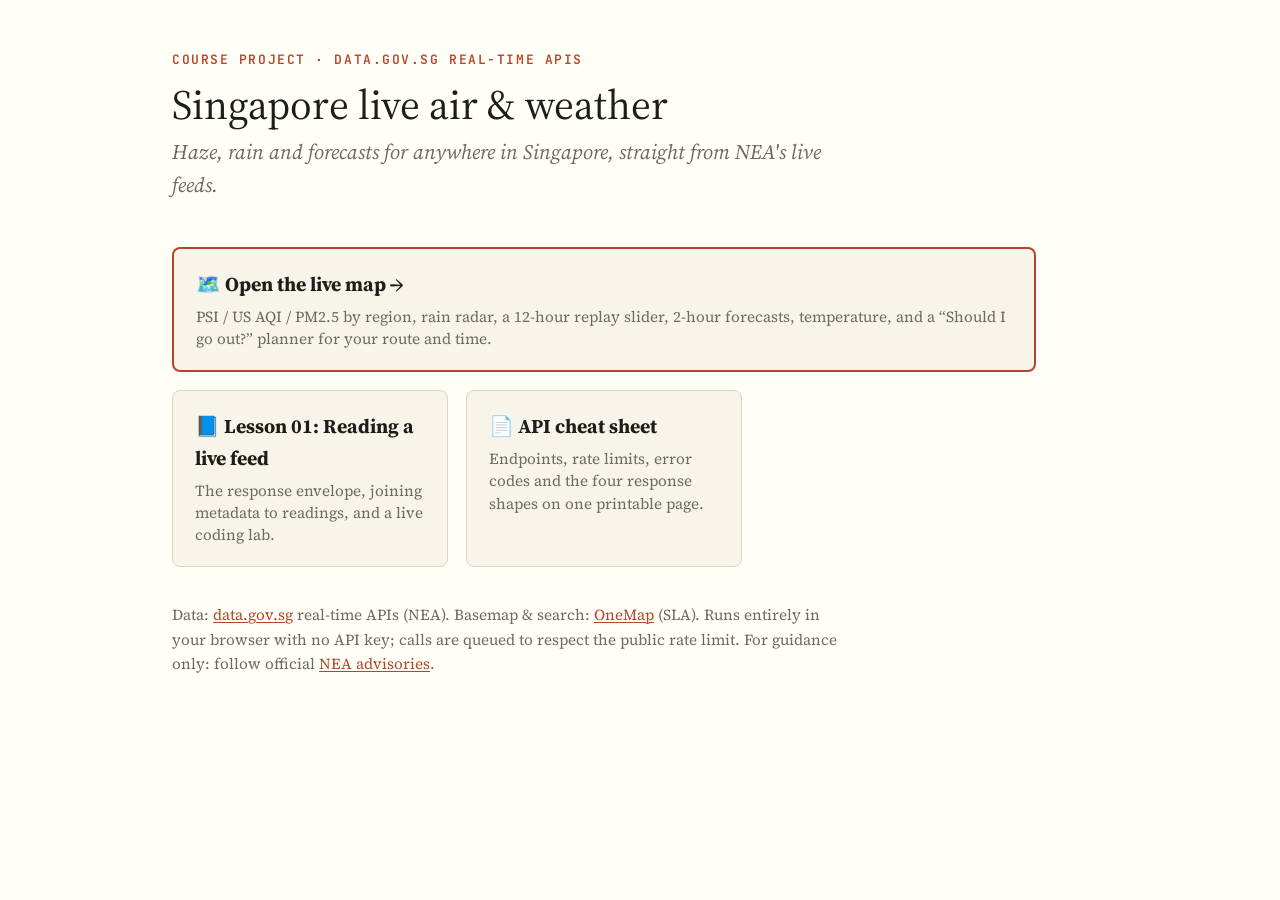
==== index.html @ 1c64f481 "Add Singapore live air & weather map and course material Live Leaflet map on data.gov.sg real-time A" ====
<!doctype html>
<html lang="en">
<head>
<meta charset="utf-8">
<meta name="viewport" content="width=device-width, initial-scale=1">
<title>SG Live Air &amp; Weather</title>
<meta name="description" content="A live map of Singapore's haze, rain and weather built on data.gov.sg real-time APIs, plus the lessons behind it.">
<link rel="stylesheet" href="assets/course.css">
<style>
  .tiles { display: grid; grid-template-columns: repeat(auto-fit, minmax(15rem, 1fr)); gap: 1rem; margin: 2rem 0; max-width: calc(var(--measure) + 10rem); }
  .tile { display: block; border: 1px solid var(--rule); border-radius: 8px; padding: 1.1rem 1.2rem; text-decoration: none; color: var(--fg); background: var(--panel); }
  .tile:hover { border-color: var(--fg); }
  .tile b { display: block; font-size: 1.1rem; margin-bottom: .3rem; }
  .tile span { color: var(--muted); font-size: .85rem; line-height: 1.45; display: block; }
  .tile.hero { grid-column: 1 / -1; border-width: 2px; border-color: var(--accent); }
</style>
</head>
<body>
<main>
  <p class="kicker">Course project · data.gov.sg real-time APIs</p>
  <h1>Singapore live air &amp; weather</h1>
  <p class="subtitle">Haze, rain and forecasts for anywhere in Singapore, straight from NEA's live feeds.</p>

  <div class="tiles">
    <a class="tile hero" href="apps/live-map/">
      <b>🗺️ Open the live map →</b>
      <span>PSI / US AQI / PM2.5 by region, rain radar, a 12-hour replay slider, 2-hour forecasts, temperature, and a “Should I go out?” planner for your route and time.</span>
    </a>
    <a class="tile" href="lessons/0001-reading-a-live-feed.html">
      <b>📘 Lesson 01: Reading a live feed</b>
      <span>The response envelope, joining metadata to readings, and a live coding lab.</span>
    </a>
    <a class="tile" href="reference/realtime-api-cheatsheet.html">
      <b>📄 API cheat sheet</b>
      <span>Endpoints, rate limits, error codes and the four response shapes on one printable page.</span>
    </a>
  </div>

  <p class="muted" style="font-size:.85rem">Data: <a href="https://data.gov.sg/datasets?formats=API">data.gov.sg</a> real-time APIs (NEA). Basemap &amp; search: <a href="https://www.onemap.gov.sg/">OneMap</a> (SLA). Runs entirely in your browser with no API key; calls are queued to respect the public rate limit. For guidance only: follow official <a href="https://www.haze.gov.sg/">NEA advisories</a>.</p>
</main>
</body>
</html>
---- assets/course.css ----
/* Shared course stylesheet: data.gov.sg Real-Time APIs.
   Tufte-inspired: narrow text column, generous margins, sidenotes, prints cleanly. */

@import url("https://fonts.googleapis.com/css2?family=Source+Serif+4:ital,opsz,wght@0,8..60,400;0,8..60,600;1,8..60,400&family=JetBrains+Mono:wght@400;600&display=swap");

:root {
  --bg: #fffff8;
  --fg: #1d1d1b;
  --muted: #6b6a63;
  --rule: #d9d6c8;
  --accent: #b5452b;        /* used sparingly: links, key marks */
  --code-bg: #f3f1e6;
  --ok: #2f7a3f;
  --bad: #b3261e;
  --panel: #f7f5ea;
  --measure: 38rem;
  --serif: "Source Serif 4", "Iowan Old Style", Georgia, serif;
  --mono: "JetBrains Mono", ui-monospace, Consolas, monospace;
}
@media (prefers-color-scheme: dark) {
  :root:not([data-theme="light"]) {
    --bg: #1a1a18; --fg: #e9e6da; --muted: #9c998c; --rule: #3a3933;
    --accent: #e98a6f; --code-bg: #26251f; --panel: #22211c; --ok: #7fc48d; --bad: #f2867d;
  }
}
:root[data-theme="dark"] {
  --bg: #1a1a18; --fg: #e9e6da; --muted: #9c998c; --rule: #3a3933;
  --accent: #e98a6f; --code-bg: #26251f; --panel: #22211c; --ok: #7fc48d; --bad: #f2867d;
}

* { box-sizing: border-box; }
html { font-size: 18px; }
body {
  margin: 0; background: var(--bg); color: var(--fg);
  font-family: var(--serif); line-height: 1.6;
  -webkit-font-smoothing: antialiased;
}
main { max-width: calc(var(--measure) + 16rem); margin: 0 auto; padding: 3rem 1rem 5rem; }
main > * { max-width: var(--measure); }
main > .wide, main > table, main > .lab, main > .quiz { max-width: calc(var(--measure) + 10rem); }

/* Header */
.kicker { font: 600 0.72rem/1 var(--mono); letter-spacing: .12em; text-transform: uppercase; color: var(--accent); margin: 0 0 .8rem; }
h1 { font-weight: 400; font-size: 2.3rem; line-height: 1.15; margin: 0 0 .4rem; }
.subtitle { font-style: italic; color: var(--muted); font-size: 1.15rem; margin: 0 0 2.5rem; }
h2 { font-weight: 400; font-style: italic; font-size: 1.5rem; margin: 3rem 0 .6rem; }
h3 { font-weight: 600; font-size: 1rem; margin: 1.8rem 0 .4rem; }
p, li { hyphens: auto; }
a { color: var(--accent); text-decoration-thickness: 1px; text-underline-offset: 2px; }
hr { border: 0; border-top: 1px solid var(--rule); margin: 3rem 0; }
.muted { color: var(--muted); }

/* Sidenotes (margin notes on wide screens, inline on narrow) */
.sidenote { display: block; float: right; clear: right; width: 14rem; margin: .2rem -16rem 1rem 0;
  font-size: .78rem; line-height: 1.45; color: var(--muted); }
@media (max-width: 62rem) {
  .sidenote { float: none; width: auto; margin: .6rem 0 1rem; padding-left: .8rem; border-left: 2px solid var(--rule); }
}

/* Code */
code, pre, kbd { font-family: var(--mono); font-size: .8em; }
:not(pre) > code { background: var(--code-bg); padding: .08em .3em; border-radius: 3px; }
pre { background: var(--code-bg); padding: .9rem 1rem; border-radius: 4px; overflow-x: auto; line-height: 1.5; }
pre .c { color: var(--muted); }
pre mark, pre .hl { background: none; color: var(--accent); font-weight: 600; }

/* Tables */
table { border-collapse: collapse; width: 100%; font-size: .85rem; margin: 1rem 0 1.5rem; }
th, td { text-align: left; padding: .4rem .6rem .4rem 0; border-bottom: 1px solid var(--rule); vertical-align: top; }
th { font-weight: 600; border-bottom: 1.5px solid var(--fg); }
td code { white-space: nowrap; }
@media (max-width: 40rem) {
  table { display: block; overflow-x: auto; }
  td code { white-space: normal; overflow-wrap: anywhere; }
}

/* Callouts */
.callout { border-left: 3px solid var(--accent); padding: .3rem 0 .3rem 1rem; margin: 1.5rem 0; }
.callout p { margin: .3rem 0; }
.win { background: var(--panel); border: 1px solid var(--rule); padding: 1rem 1.2rem; border-radius: 4px; margin: 1.5rem 0; }
.win strong:first-child { font: 600 .7rem/1 var(--mono); letter-spacing: .1em; text-transform: uppercase; color: var(--accent); display: block; margin-bottom: .5rem; }

/* Course nav */
.coursenav { display: flex; justify-content: space-between; gap: 1rem; flex-wrap: wrap; font-size: .85rem;
  border-top: 1px solid var(--rule); padding-top: 1rem; margin-top: 3rem; }

/* Lab (live code) */
.lab { border: 1px solid var(--rule); border-radius: 6px; margin: 1.5rem 0; overflow: hidden; background: var(--panel); }
.lab-head { display: flex; justify-content: space-between; align-items: center; padding: .5rem .9rem;
  border-bottom: 1px solid var(--rule); font: 600 .72rem/1 var(--mono); letter-spacing: .08em; text-transform: uppercase; color: var(--muted); }
.lab textarea { display: block; width: 100%; min-height: 18rem; border: 0; resize: vertical; padding: .9rem 1rem;
  font: .8rem/1.55 var(--mono); background: var(--code-bg); color: var(--fg); tab-size: 2;
  white-space: pre; overflow-x: auto; overflow-wrap: normal; }
.lab textarea:focus { outline: 2px solid var(--accent); outline-offset: -2px; }
.lab-bar { display: flex; gap: .6rem; align-items: center; flex-wrap: wrap; padding: .6rem .9rem; border-top: 1px solid var(--rule); }
.lab-out { margin: 0; padding: .6rem .9rem 1rem; font: .78rem/1.6 var(--mono); list-style: none; }
.lab-out li { padding: .1rem 0; }
.lab-out .pass { color: var(--ok); }
.lab-out .fail { color: var(--bad); }
.lab-out .info { color: var(--muted); }
button { font: 600 .78rem/1 var(--mono); padding: .55rem .9rem; border-radius: 4px; cursor: pointer;
  border: 1px solid var(--fg); background: var(--fg); color: var(--bg); }
button.ghost { background: transparent; color: var(--fg); border-color: var(--rule); }
button:disabled { opacity: .5; cursor: wait; }

/* Quiz */
.quiz { margin: 1.5rem 0; }
.quiz .q { margin: 0 0 1.8rem; }
.quiz .q p { margin: 0 0 .6rem; font-weight: 600; }
.quiz .opts { display: grid; gap: .4rem; }
.quiz .opt { text-align: left; font: 400 .9rem/1.3 var(--serif); padding: .6rem .8rem; background: transparent; color: var(--fg);
  border: 1px solid var(--rule); border-radius: 4px; }
.quiz .opt code { font-size: .85em; }
.quiz .opt:hover:not(:disabled) { border-color: var(--fg); }
.quiz .opt.right { border-color: var(--ok); color: var(--ok); }
.quiz .opt.wrong { border-color: var(--bad); color: var(--bad); text-decoration: line-through; }
.quiz .opt:disabled { cursor: default; opacity: 1; }
.quiz .why { font-size: .85rem; color: var(--muted); margin: .5rem 0 0; display: none; }
.quiz .q.done .why { display: block; }
.quiz .score { font: 600 .8rem/1 var(--mono); color: var(--muted); }

/* Reference-doc density */
body.ref main { max-width: 60rem; }
body.ref main > * { max-width: none; }
body.ref h2 { font-size: 1.2rem; margin-top: 2rem; border-bottom: 1px solid var(--rule); padding-bottom: .2rem; }
body.ref .cols { display: grid; grid-template-columns: repeat(auto-fit, minmax(17rem, 1fr)); gap: 0 2rem; }

@media print {
  :root { --bg: #fff; --fg: #000; --code-bg: #f4f4f4; --panel: #fff; }
  html { font-size: 11pt; }
  main { padding: 0; max-width: none; }
  .lab-bar, .coursenav, button { display: none !important; }
  .quiz .why { display: block; }
  a { color: inherit; }
  h2, h3 { break-after: avoid; }
  pre, table, .callout { break-inside: avoid; }
}
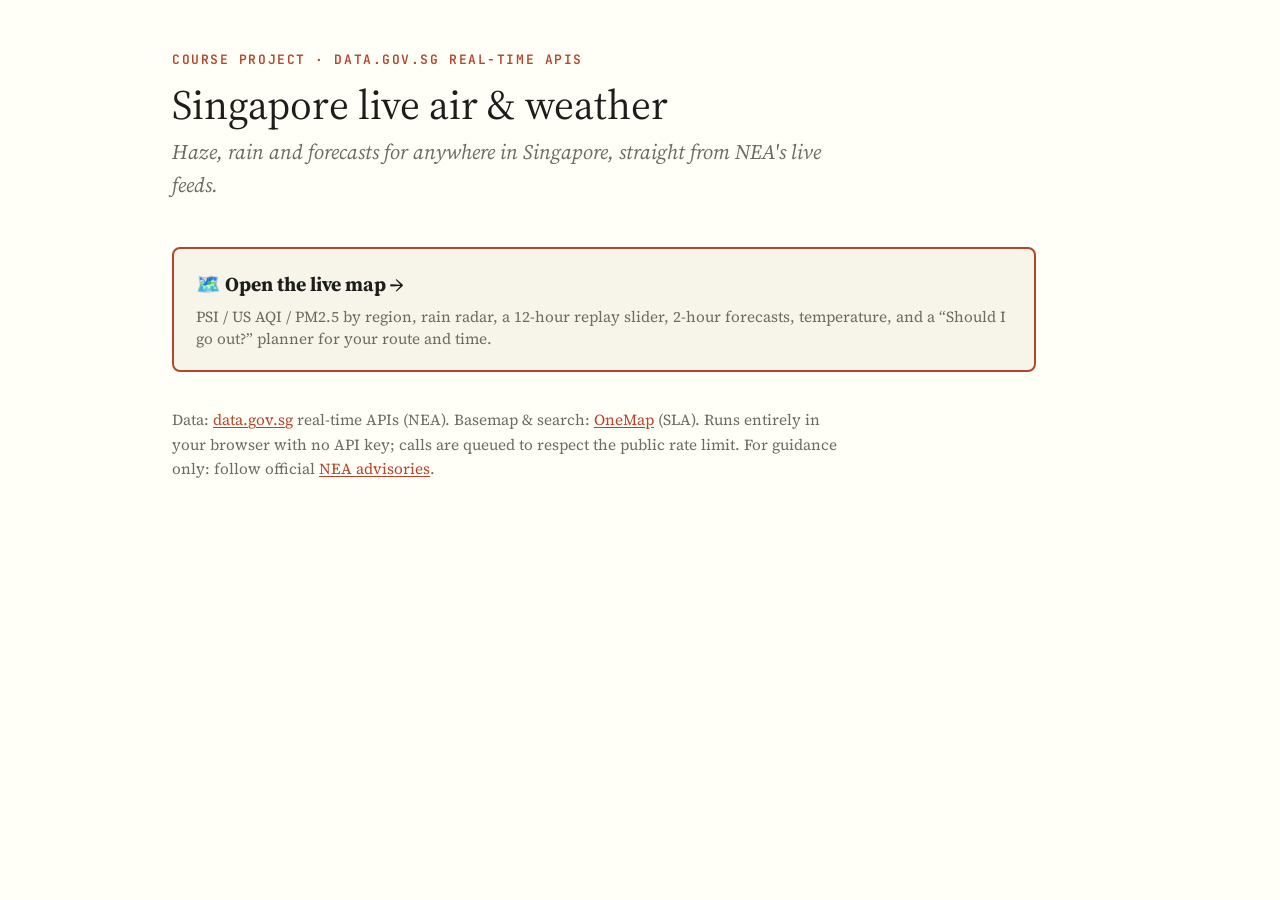
==== commit da8a70f1: "Remove Lesson 01 and API cheat sheet from the published site Untrack lessons/ and reference/ (kept l" ====
--- a/index.html
+++ b/index.html
@@ -4,7 +4,7 @@
 <meta charset="utf-8">
 <meta name="viewport" content="width=device-width, initial-scale=1">
 <title>SG Live Air &amp; Weather</title>
-<meta name="description" content="A live map of Singapore's haze, rain and weather built on data.gov.sg real-time APIs, plus the lessons behind it.">
+<meta name="description" content="A live map of Singapore's haze, rain and weather built on data.gov.sg real-time APIs.">
 <link rel="stylesheet" href="assets/course.css">
 <style>
   .tiles { display: grid; grid-template-columns: repeat(auto-fit, minmax(15rem, 1fr)); gap: 1rem; margin: 2rem 0; max-width: calc(var(--measure) + 10rem); }
@@ -26,14 +26,6 @@
       <b>🗺️ Open the live map →</b>
       <span>PSI / US AQI / PM2.5 by region, rain radar, a 12-hour replay slider, 2-hour forecasts, temperature, and a “Should I go out?” planner for your route and time.</span>
     </a>
-    <a class="tile" href="lessons/0001-reading-a-live-feed.html">
-      <b>📘 Lesson 01: Reading a live feed</b>
-      <span>The response envelope, joining metadata to readings, and a live coding lab.</span>
-    </a>
-    <a class="tile" href="reference/realtime-api-cheatsheet.html">
-      <b>📄 API cheat sheet</b>
-      <span>Endpoints, rate limits, error codes and the four response shapes on one printable page.</span>
-    </a>
   </div>
 
   <p class="muted" style="font-size:.85rem">Data: <a href="https://data.gov.sg/datasets?formats=API">data.gov.sg</a> real-time APIs (NEA). Basemap &amp; search: <a href="https://www.onemap.gov.sg/">OneMap</a> (SLA). Runs entirely in your browser with no API key; calls are queued to respect the public rate limit. For guidance only: follow official <a href="https://www.haze.gov.sg/">NEA advisories</a>.</p>
